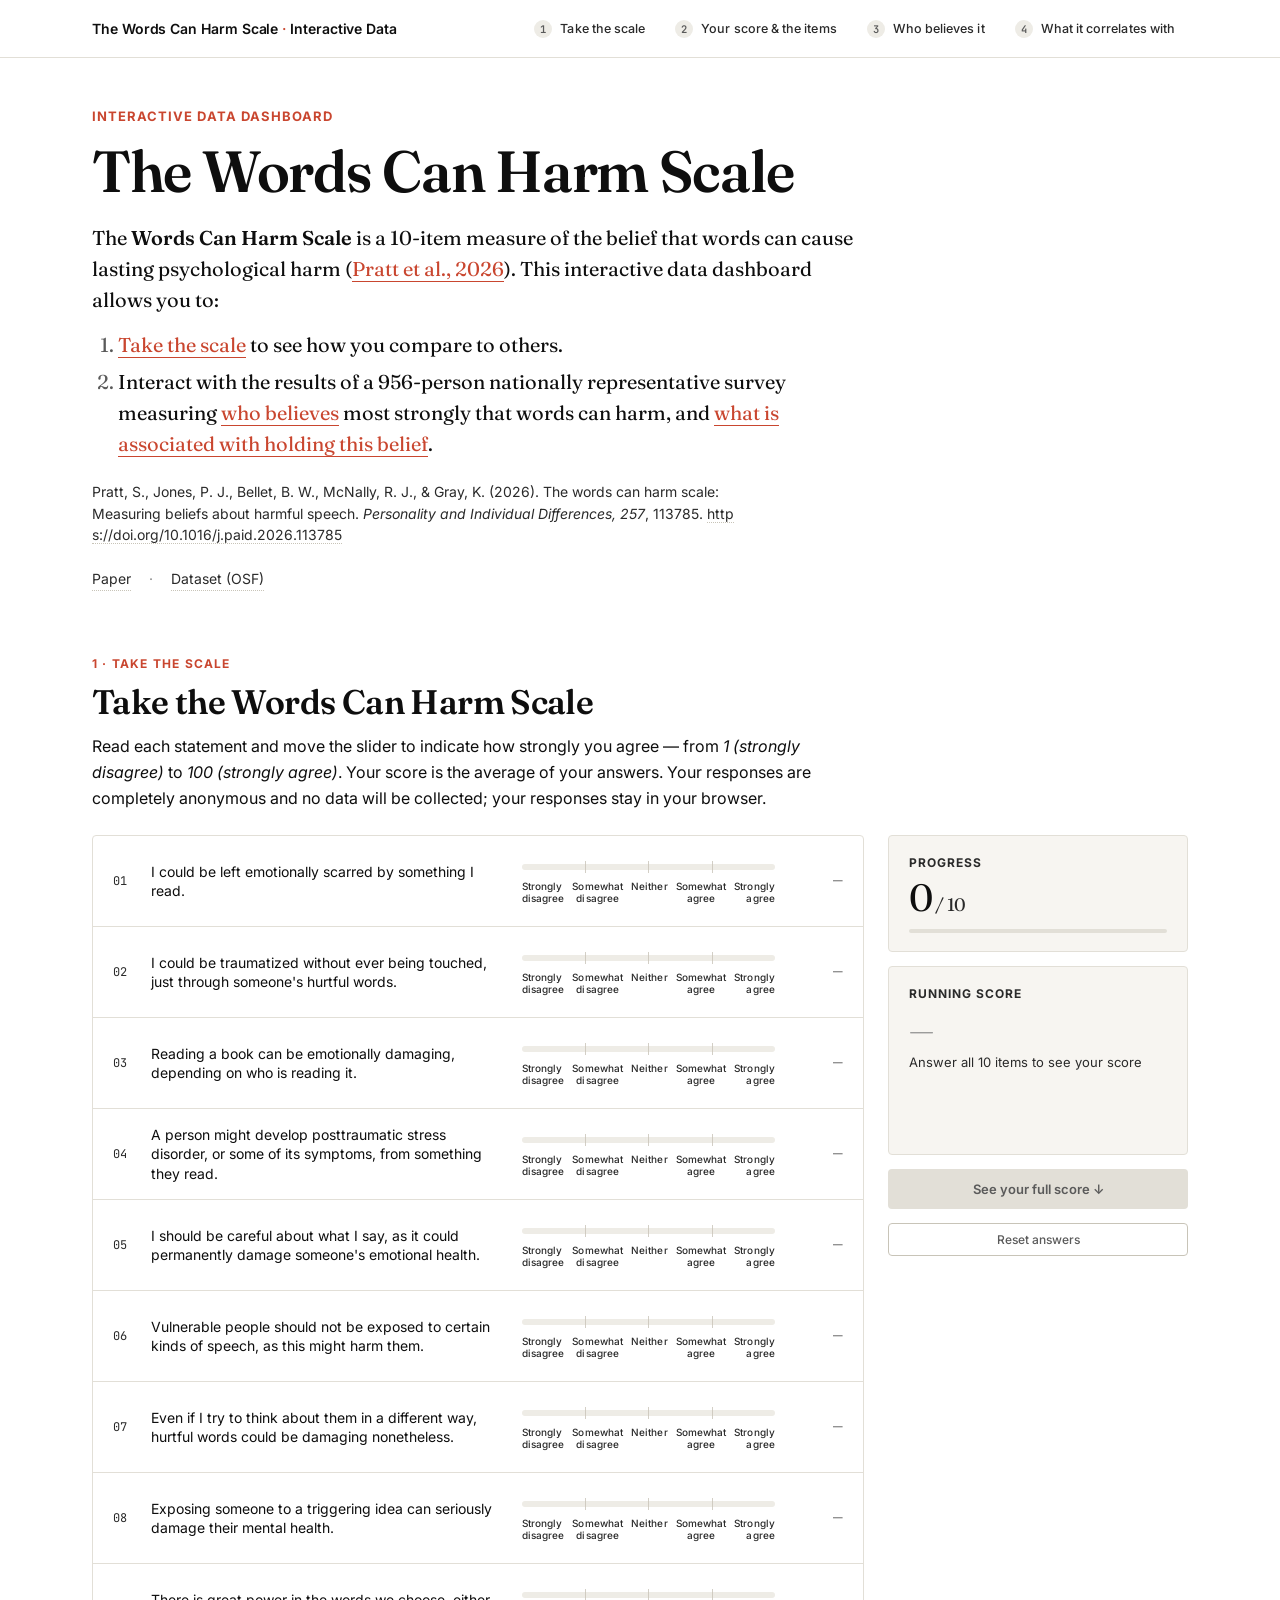
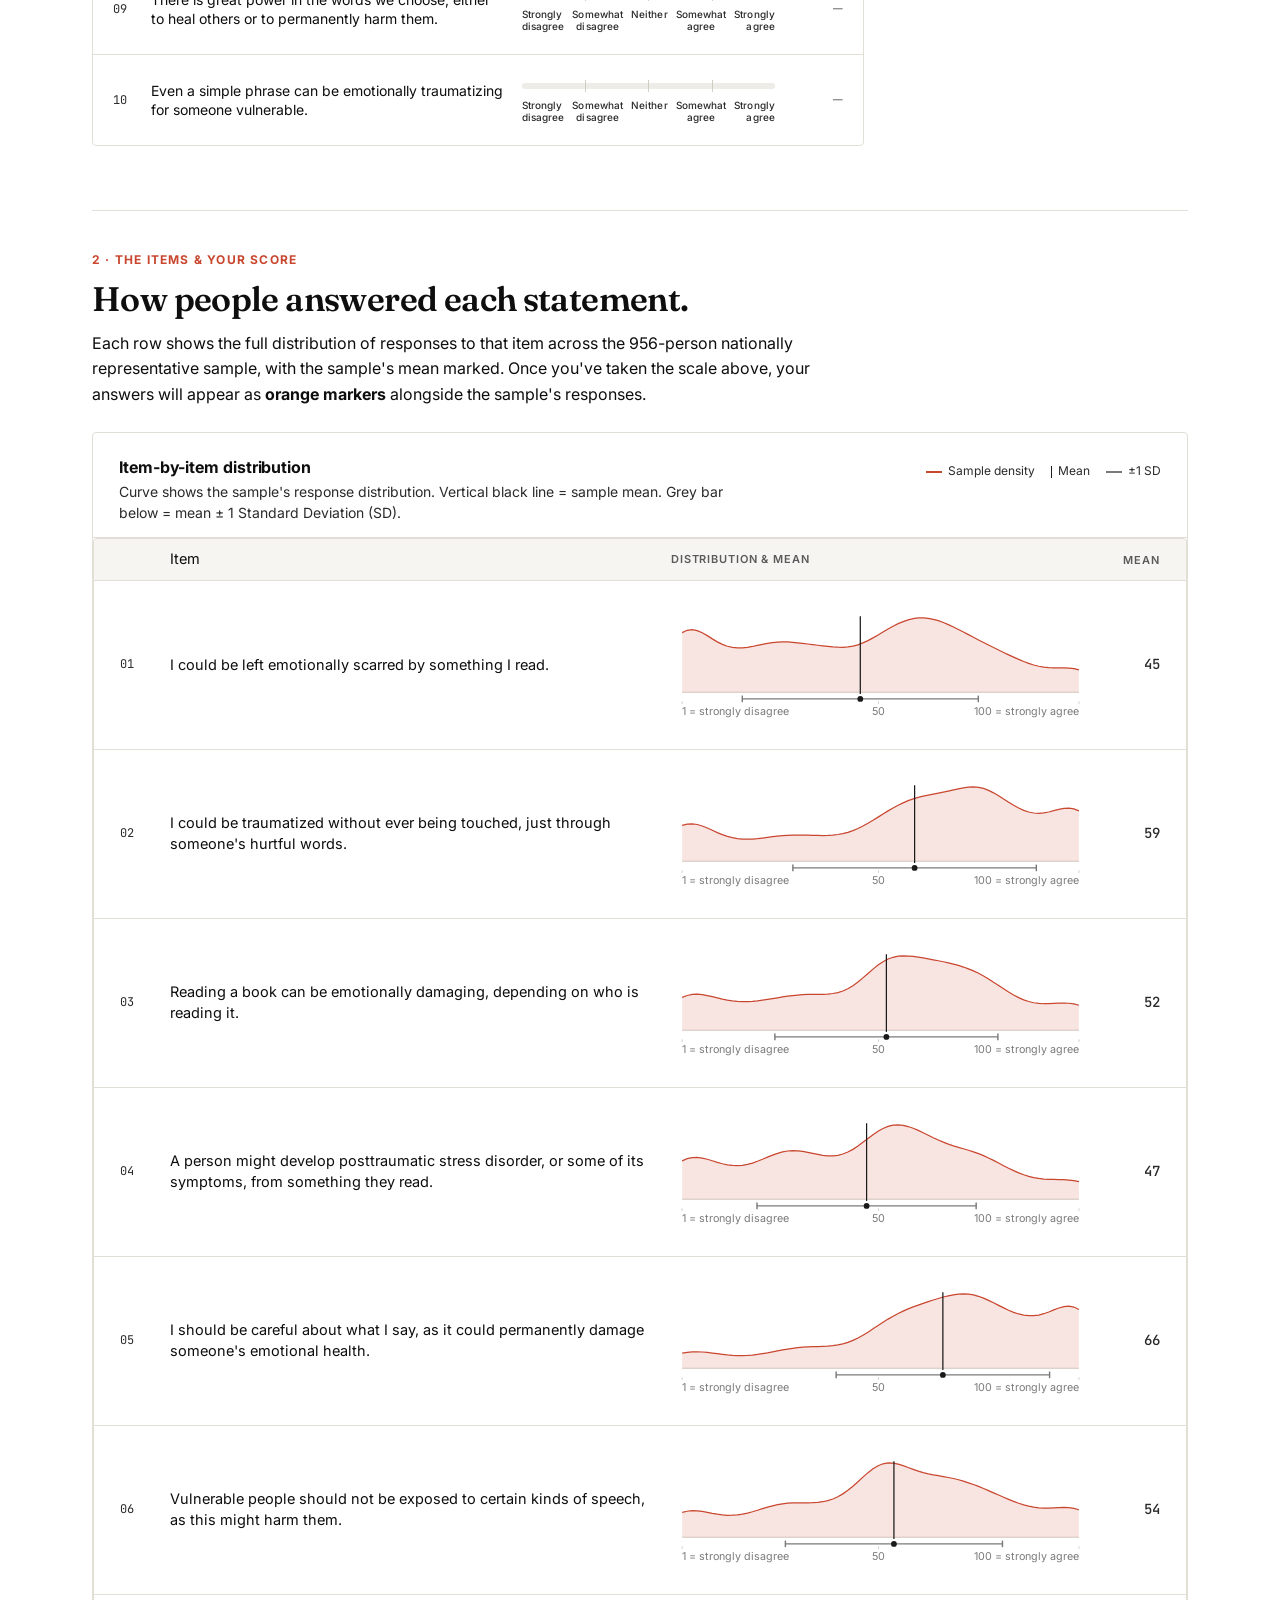
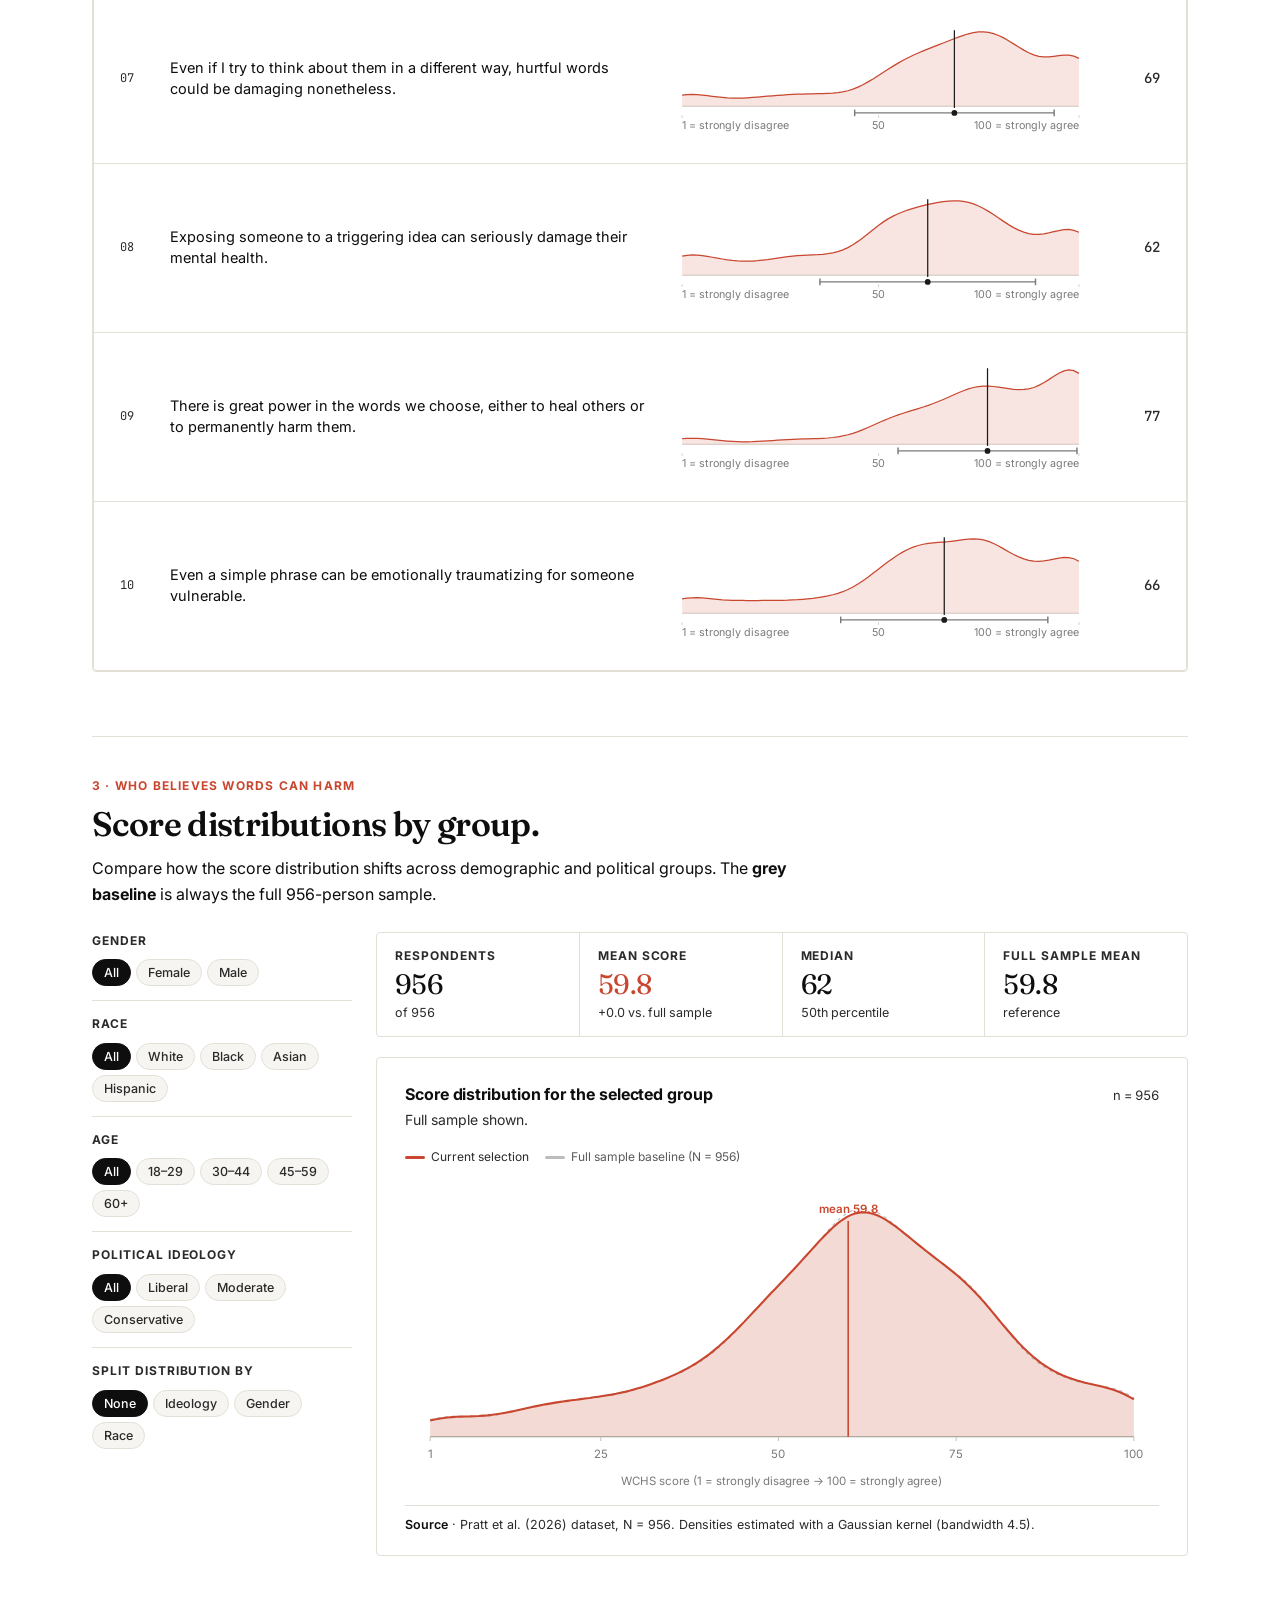
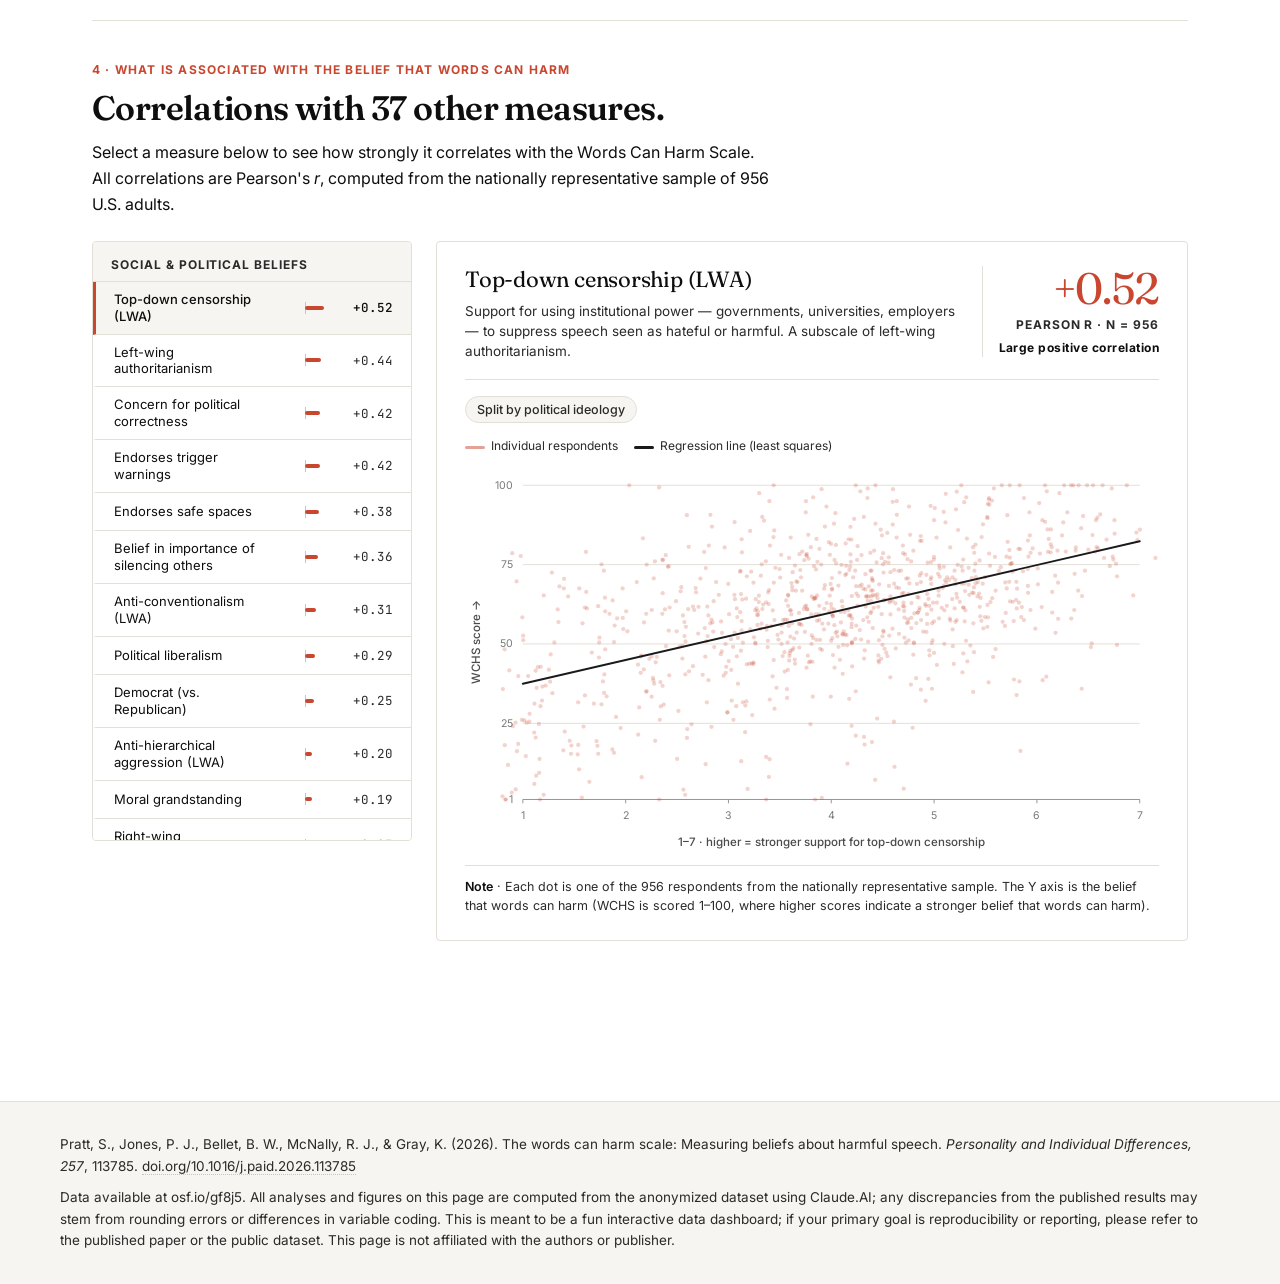
==== index.html @ 24d290af "Add files via upload" ====
<!doctype html>
<html lang="en">
<head>
  <meta charset="utf-8">
  <meta name="viewport" content="width=device-width, initial-scale=1">
  <title>The Words Can Harm Scale — an interactive data visualization</title>
  <link rel="preconnect" href="https://fonts.googleapis.com">
  <link rel="preconnect" href="https://fonts.gstatic.com" crossorigin>
  <link href="https://fonts.googleapis.com/css2?family=Fraunces:opsz,wght@9..144,300..500&family=Inter:wght@400;500;600;700&family=JetBrains+Mono:wght@400;500&display=swap" rel="stylesheet">
  <link rel="stylesheet" href="styles.css?v=24">
  <link rel="stylesheet" href="scale.css?v=24">
  <link rel="stylesheet" href="sections.css?v=25">
</head>
<body>

<!-- ———————————————————————————————————————————————————— top nav -->
<header class="topbar">
  <div class="topbar-inner">
    <div class="topbar-brand">The Words Can Harm Scale <em>·</em> Interactive Data</div>
    <nav class="topbar-nav" id="topnav">
      <a href="#take"><span class="tn-num">1</span><span class="tn-label">Take the scale</span></a>
      <a href="#your-score"><span class="tn-num">2</span><span class="tn-label">Your score &amp; the items</span></a>
      <a href="#who"><span class="tn-num">3</span><span class="tn-label">Who believes it</span></a>
      <a href="#correlates"><span class="tn-num">4</span><span class="tn-label">What it correlates with</span></a>
    </nav>
  </div>
</header>

<!-- ———————————————————————————————————————————————————— page body -->
<main class="page">

  <!-- HEADER -->
  <header class="page-header">
    <div class="page-kicker">Interactive data dashboard</div>
    <h1 class="page-title">The Words Can Harm Scale</h1>
    <p class="page-deck">The <strong>Words Can Harm Scale</strong> is a 10-item measure of the belief that words can cause lasting psychological harm (<a href="https://doi.org/10.1016/j.paid.2026.113785" target="_blank" rel="noopener">Pratt et al., 2026</a>). This interactive data dashboard allows you to:</p>
    <ol class="page-deck-list">
      <li><a href="#take">Take the scale</a> to see how you compare to others.</li>
      <li>Interact with the results of a 956-person nationally representative survey measuring <a href="#who">who believes</a> most strongly that words can harm, and <a href="#correlates">what is associated with holding this belief</a>.</li>
    </ol>
    <p class="page-cite">
      Pratt, S., Jones, P. J., Bellet, B. W., McNally, R. J., &amp; Gray, K. (2026). The words can harm scale: Measuring beliefs about harmful speech. <em>Personality and Individual Differences, 257</em>, 113785. <a href="https://doi.org/10.1016/j.paid.2026.113785" target="_blank" rel="noopener">https://doi.org/10.1016/j.paid.2026.113785</a>
    </p>
    <div class="byline">
      <a href="https://doi.org/10.1016/j.paid.2026.113785" target="_blank" rel="noopener">Paper</a>
      <span class="sep">·</span>
      <a href="https://osf.io/gf8j5/" target="_blank" rel="noopener">Dataset (OSF)</a>
    </div>

  </header>

  <!-- —————————————————— TAKE THE SCALE -->
  <section class="section" id="take">
    <div class="section-head">
      <div class="section-eyebrow">1 · Take the scale</div>
      <h2 class="section-title">Take the Words Can Harm Scale</h2>
      <p class="section-lede">Read each statement and move the slider to indicate how strongly you agree — from <em>1 (strongly disagree)</em> to <em>100 (strongly agree)</em>. Your score is the average of your answers. Your responses are completely anonymous and no data will be collected; your responses stay in your browser.</p>
    </div>
    <div id="scale-root"></div>
  </section>

  <!-- —————————————————— YOUR SCORE (appears after taking scale) -->
  <div id="your-score">
    <div id="dashboard-root" class="score-section"></div>
  </div>

  <!-- —————————————————— ITEMS -->
  <section class="section" id="items">
    <div class="section-head">
      <div class="section-eyebrow">2 · The items &amp; your score</div>
      <h2 class="section-title">How people answered each statement.</h2>
      <p class="section-lede">Each row shows the full distribution of responses to that item across the 956-person nationally representative sample, with the sample's mean marked. Once you've taken the scale above, your answers will appear as <strong>orange markers</strong> alongside the sample's responses.</p>
    </div>
    <div id="items-root"></div>
  </section>

  <!-- —————————————————— DEMOGRAPHICS -->
  <section class="section" id="who">
    <div class="section-head">
      <div class="section-eyebrow">3 · Who believes words can harm</div>
      <h2 class="section-title">Score distributions by group.</h2>
      <p class="section-lede">Compare how the score distribution shifts across demographic and political groups. The <strong>grey baseline</strong> is always the full 956-person sample.</p>
    </div>
    <div id="demo-root"></div>
  </section>

  <!-- —————————————————— CORRELATES -->
  <section class="section" id="correlates">
    <div class="section-head">
      <div class="section-eyebrow">4 · WHAT IS ASSOCIATED WITH THE BELIEF THAT WORDS CAN HARM</div>
      <h2 class="section-title">Correlations with 37 other measures.</h2>
      <p class="section-lede">Select a measure below to see how strongly it correlates with the Words Can Harm Scale. All correlations are Pearson's <em>r</em>, computed from the nationally representative sample of 956 U.S. adults.</p>
    </div>
    <div id="corr-root"></div>
  </section>

</main>

<footer class="site-footer">
  <div class="site-footer-inner">
    <div class="cite">
      Pratt, S., Jones, P. J., Bellet, B. W., McNally, R. J., &amp; Gray, K. (2026). The words can harm scale: Measuring beliefs about harmful speech. <em>Personality and Individual Differences, 257</em>, 113785. <a href="https://doi.org/10.1016/j.paid.2026.113785" target="_blank" rel="noopener">doi.org/10.1016/j.paid.2026.113785</a>
    </div>
    <div>Data available at osf.io/gf8j5. All analyses and figures on this page are computed from the anonymized dataset using Claude.AI; any discrepancies from the published results may stem from rounding errors or differences in variable coding. This is meant to be a fun interactive data dashboard; if your primary goal is reproducibility or reporting, please refer to the published paper or the public dataset. This page is not affiliated with the authors or publisher.</div>
  </div>
</footer>

<script src="content.js?v=24"></script>
<script src="charts.js?v=24"></script>
<script>
  fetch('data.json?v=24').then(r => r.json()).then(d => {
    window.WCHS_DATA = d;
    // Inject demographic dummy variables into per-person `c` block so the
    // existing scatter plot machinery can treat them like any other correlate.
    //   Gender: 1 = Female, 0 = Male  (other / non-binary excluded → null)
    //   Race:   1 = White,  0 = Non-White
    for (const p of d.people) {
      p.c = p.c || {};
      p.c.Gender = (p.g === 0 || p.g === 1) ? p.g : null;
      p.c.Race   = (p.rw === 0 || p.rw === 1) ? p.rw : null;
    }
    const scripts = ['scale.js', 'dashboard.js', 'items.js', 'demographics.js', 'correlates.js'];
    (function load(i) {
      if (i >= scripts.length) return bootTopNav();
      const s = document.createElement('script');
      s.src = scripts[i] + '?v=24';
      s.onload = () => load(i + 1);
      s.onerror = () => load(i + 1);
      document.body.appendChild(s);
    })(0);
  });

  function bootTopNav() {
    const links = document.querySelectorAll('.topbar-nav a');
    const sections = [...links].map(a => document.querySelector(a.getAttribute('href')));
    const setActive = () => {
      const y = window.scrollY + window.innerHeight * 0.35;
      let idx = -1;
      sections.forEach((s, i) => { if (s && s.offsetTop <= y) idx = i; });
      links.forEach((l, i) => l.classList.toggle('active', i === idx));
    };
    window.addEventListener('scroll', setActive, { passive: true });
    setActive();
  }
</script>

</body>
</html>
---- styles.css ----
/* ————————————————————————————————————————————————————————————
   Words Can Harm Scale — interactive data visualization
   Light, clean, editorial (OurWorldInData / Pew Research Center aesthetic)
   ———————————————————————————————————————————————————————————— */

:root {
  --bg:      #FFFFFF;
  --bg-1:    #F7F5F1;   /* warm cream card */
  --bg-2:    #EEECE6;
  --bg-3:    #E2DFD7;

  --line:    #E2DFD7;
  --line-2:  #C8C4B8;
  --line-3:  #9A968A;

  --ink:     #0E0E0E;
  --ink-dim: #2A2A2A;
  --muted:   #5A5A5A;
  --muted-2: #8A8A8A;

  --accent:       #C9462F;
  --accent-soft:  rgba(201, 70, 47, 0.14);
  --accent-dim:   #A13620;
  --accent-2:     #1F6E8C;

  --liberal:      #3B75B0;
  --conservative: #C54C4C;
  --moderate:     #8F8F8F;

  --serif: "Fraunces", "Source Serif 4", "Iowan Old Style", Georgia, serif;
  --sans:  "Inter", -apple-system, BlinkMacSystemFont, system-ui, sans-serif;
  --mono:  "JetBrains Mono", "IBM Plex Mono", ui-monospace, monospace;
}

* { box-sizing: border-box; margin: 0; padding: 0; }

html, body {
  background: var(--bg);
  color: var(--ink);
  font-family: var(--sans);
  font-size: 15px;
  line-height: 1.55;
  -webkit-font-smoothing: antialiased;
  text-rendering: optimizeLegibility;
}

body { min-height: 100vh; }

/* —————————————————— top nav bar */
.section,
#your-score {
  scroll-margin-top: 80px;
}
.topbar {
  position: sticky;
  top: 0;
  z-index: 20;
  background: rgba(255, 255, 255, 0.95);
  backdrop-filter: saturate(180%) blur(8px);
  -webkit-backdrop-filter: saturate(180%) blur(8px);
  border-bottom: 1px solid var(--line);
}
.topbar-inner {
  max-width: 1160px;
  margin: 0 auto;
  padding: 12px 32px;
  display: flex;
  align-items: center;
  justify-content: space-between;
  gap: 32px;
}
.topbar-brand {
  font-family: var(--sans);
  font-size: 14px;
  font-weight: 600;
  color: var(--ink);
  letter-spacing: -0.005em;
}
.topbar-brand em { color: var(--accent); font-style: normal; }
.topbar-nav {
  display: flex;
  gap: 4px;
}
.topbar-nav a {
  display: inline-flex;
  align-items: center;
  gap: 8px;
  color: var(--ink-dim);
  text-decoration: none;
  font-family: var(--sans);
  font-size: 12.5px;
  font-weight: 500;
  letter-spacing: 0.005em;
  padding: 6px 12px;
  border-radius: 999px;
  border: 1px solid transparent;
  transition: color 120ms ease, background-color 120ms ease, border-color 120ms ease;
}
.topbar-nav a .tn-num {
  display: inline-flex;
  align-items: center;
  justify-content: center;
  width: 18px;
  height: 18px;
  border-radius: 999px;
  background: var(--bg-2, rgba(0,0,0,0.04));
  color: var(--muted);
  font-family: var(--mono, ui-monospace, monospace);
  font-size: 10.5px;
  font-weight: 600;
  letter-spacing: 0;
  transition: background-color 120ms ease, color 120ms ease;
}
.topbar-nav a .tn-label { white-space: nowrap; }
.topbar-nav a:hover { color: var(--ink); background-color: rgba(0,0,0,0.025); }
.topbar-nav a.active {
  color: var(--accent);
  background: rgba(122, 31, 43, 0.06);
  border-color: rgba(122, 31, 43, 0.18);
}
.topbar-nav a.active .tn-num {
  background: var(--accent);
  color: #fff;
}
@media (max-width: 980px) { .topbar-nav a .tn-label { display: none; } }
@media (max-width: 620px) { .topbar-nav { display: none; } }

/* —————————————————— page container */
.page {
  max-width: 1160px;
  margin: 0 auto;
  padding: 48px 32px 80px;
}
@media (max-width: 760px) { .page { padding: 32px 20px 60px; } }

/* —————————————————— header */
.page-header {
  margin-bottom: 56px;
  max-width: 780px;
}
.page-kicker {
  font-family: var(--sans);
  font-size: 13px;
  font-weight: 700;
  letter-spacing: 0.08em;
  text-transform: uppercase;
  color: var(--accent);
  margin-bottom: 14px;
}
.page-title {
  font-family: var(--serif);
  font-weight: 600;
  font-size: clamp(38px, 5.2vw, 58px);
  line-height: 1.06;
  letter-spacing: -0.022em;
  color: var(--ink);
  margin-bottom: 20px;
  text-wrap: pretty;
}
.page-deck {
  font-family: var(--serif);
  font-size: 20px;
  line-height: 1.55;
  color: var(--ink);
  max-width: 64ch;
  text-wrap: pretty;
}
.page-deck strong { color: var(--ink); font-weight: 600; }
.page-deck a { color: var(--accent); text-decoration: none; border-bottom: 1px solid currentColor; }
.page-deck a:hover { color: var(--accent-dim); }

.page-deck-list {
  font-family: var(--serif);
  font-size: 20px;
  line-height: 1.55;
  color: var(--ink);
  max-width: 64ch;
  text-wrap: pretty;
  margin: 14px 0 0;
  padding-left: 26px;
}
.page-deck-list li { margin-top: 6px; }
.page-deck-list li::marker { color: var(--muted); font-variant-numeric: tabular-nums; }
.page-deck-list a { color: var(--accent); text-decoration: none; border-bottom: 1px solid currentColor; }
.page-deck-list a:hover { color: var(--accent-dim); }

.page-cite {
  margin-top: 22px;
  font-size: 14px;
  line-height: 1.55;
  color: var(--ink-dim);
  max-width: 72ch;
  text-wrap: pretty;
}
.page-cite a { color: var(--ink-dim); text-decoration: none; border-bottom: 1px dotted var(--line-2); word-break: break-all; }
.page-cite a:hover { color: var(--accent); border-bottom-color: var(--accent); }
.page-cite em { color: var(--ink-dim); }

.byline {
  margin-top: 22px;
  font-size: 14px;
  color: var(--ink-dim);
  display: flex;
  gap: 18px;
  flex-wrap: wrap;
}
.byline a { color: var(--ink-dim); text-decoration: none; border-bottom: 1px dotted var(--line-2); }
.byline a:hover { color: var(--accent); border-bottom-color: var(--accent); }
.byline .sep { color: var(--muted-2); }

/* —————————————————— view chooser (cross-links to longform/wrapped) */
.view-chooser {
  margin-top: 28px;
  padding-top: 22px;
  border-top: 1px solid var(--line-2);
  display: flex;
  align-items: center;
  gap: 28px;
  flex-wrap: wrap;
}
.view-chooser .vc-label {
  font-size: 11px;
  letter-spacing: 0.16em;
  text-transform: uppercase;
  font-weight: 700;
  color: var(--muted-2);
  margin-right: 4px;
}
.view-chooser .vc-link {
  display: inline-flex;
  align-items: baseline;
  gap: 8px;
  text-decoration: none;
  color: var(--ink);
  font-size: 14px;
  border: none;
}
.view-chooser .vc-num {
  color: var(--accent);
  font-weight: 700;
}
.view-chooser .vc-name {
  font-weight: 600;
  border-bottom: 1px solid var(--line-2);
  padding-bottom: 2px;
}
.view-chooser .vc-link:hover .vc-name {
  border-bottom-color: var(--accent);
  color: var(--accent);
}
.view-chooser .vc-desc {
  color: var(--muted-1);
  font-style: italic;
  font-size: 13px;
}

/* —————————————————— sections */
.section {
  margin-top: 64px;
  padding-top: 40px;
  border-top: 1px solid var(--line);
}
.section:first-of-type { border-top: none; padding-top: 0; }

.section-head {
  margin-bottom: 24px;
}
.section-eyebrow {
  font-family: var(--sans);
  font-size: 12px;
  font-weight: 700;
  letter-spacing: 0.1em;
  text-transform: uppercase;
  color: var(--accent);
  margin-bottom: 10px;
}
.section-title {
  font-family: var(--serif);
  font-weight: 600;
  font-size: clamp(26px, 3vw, 34px);
  line-height: 1.15;
  letter-spacing: -0.018em;
  color: var(--ink);
  margin-bottom: 12px;
  text-wrap: pretty;
}
.section-lede {
  font-size: 16px;
  line-height: 1.6;
  color: var(--ink);
  max-width: 72ch;
  text-wrap: pretty;
}

/* —————————————————— chart chrome (shared card look) */
.chart-card {
  background: var(--bg);
  border: 1px solid var(--line);
  border-radius: 4px;
  padding: 24px 28px 20px;
}
.chart-header {
  display: flex;
  justify-content: space-between;
  align-items: baseline;
  gap: 16px;
  margin-bottom: 4px;
  flex-wrap: wrap;
}
.chart-title {
  font-family: var(--sans);
  font-size: 16px;
  font-weight: 700;
  color: var(--ink);
  letter-spacing: -0.005em;
}
.chart-subtitle {
  font-family: var(--sans);
  font-size: 14px;
  color: var(--ink-dim);
  margin-top: 2px;
  line-height: 1.5;
  max-width: 68ch;
}
.chart-n {
  font-family: var(--sans);
  font-size: 13px;
  color: var(--ink-dim);
  font-variant-numeric: tabular-nums;
  white-space: nowrap;
}
.chart-body { margin-top: 18px; }
.chart-source {
  margin-top: 14px;
  padding-top: 10px;
  border-top: 1px solid var(--line);
  font-size: 12.5px;
  color: var(--ink-dim);
  line-height: 1.5;
}
.chart-source strong { color: var(--ink); font-weight: 600; }

/* —————————————————— toggles / chips (Pew-style pill group) */
.toggle-group {
  display: inline-flex;
  background: var(--bg-1);
  border: 1px solid var(--line);
  border-radius: 999px;
  padding: 3px;
  gap: 2px;
}
.toggle-group .toggle {
  background: transparent;
  border: none;
  color: var(--ink-dim);
  padding: 6px 14px;
  font-family: var(--sans);
  font-size: 12.5px;
  font-weight: 500;
  cursor: pointer;
  border-radius: 999px;
  transition: all 120ms ease;
  white-space: nowrap;
}
.toggle-group .toggle:hover { color: var(--ink); }
.toggle-group .toggle.active {
  background: var(--ink);
  color: #FFF;
}

.chip {
  display: inline-flex;
  align-items: center;
  padding: 5px 11px;
  background: var(--bg-1);
  border: 1px solid var(--line);
  color: var(--ink-dim);
  font-family: var(--sans);
  font-size: 12.5px;
  font-weight: 500;
  cursor: pointer;
  border-radius: 999px;
  transition: all 120ms ease;
}
.chip:hover { border-color: var(--line-2); color: var(--ink); background: var(--bg); }
.chip.active {
  background: var(--ink);
  border-color: var(--ink);
  color: #FFF;
}

/* inline text styles */
.mono { font-family: var(--mono); font-variant-numeric: tabular-nums; }
.num-big {
  font-family: var(--serif);
  font-weight: 400;
  letter-spacing: -0.02em;
  font-variant-numeric: tabular-nums;
}

/* —————————————————— footer */
.site-footer {
  margin-top: 80px;
  padding: 32px;
  background: var(--bg-1);
  border-top: 1px solid var(--line);
}
.site-footer-inner {
  max-width: 1160px;
  margin: 0 auto;
  font-size: 13.5px;
  color: var(--ink-dim);
  line-height: 1.6;
}
.site-footer-inner a { color: var(--ink-dim); text-decoration: none; border-bottom: 1px dotted var(--line-2); }
.site-footer-inner a:hover { color: var(--accent); }
.site-footer-inner .cite {
  margin-bottom: 10px;
  color: var(--ink-dim);
}

/* —————————————————— SVG text defaults */
svg text { font-family: var(--sans); }
---- scale.css ----
/* ————————————————————————————————————————————————————————————
   Take-the-scale — light theme, compact
   ———————————————————————————————————————————————————————————— */

.scale-app {
  display: grid;
  grid-template-columns: 1fr 300px;
  gap: 24px;
  align-items: start;
}
@media (max-width: 1000px) {
  .scale-app { grid-template-columns: 1fr; }
}

/* Left: item list */
.scale-items {
  background: var(--bg);
  border: 1px solid var(--line);
  border-radius: 4px;
  overflow: hidden;
}
.scale-item-compact {
  display: grid;
  grid-template-columns: 22px 1.4fr 1fr 52px;
  gap: 16px;
  align-items: center;
  padding: 14px 20px;
  border-bottom: 1px solid var(--line);
  transition: background 120ms ease;
}
.scale-item-compact:last-child { border-bottom: none; }
.scale-item-compact:hover { background: var(--bg-1); }
.scale-item-compact.answered { background: var(--bg-1); }

.scale-item-compact .num {
  font-family: var(--mono);
  font-size: 12px;
  color: var(--ink-dim);
}
.scale-item-compact.answered .num { color: var(--accent); }

.scale-item-compact .text {
  font-family: var(--sans);
  font-size: 14px;
  line-height: 1.4;
  color: var(--ink);
  font-weight: 400;
}

.scale-item-compact .slider-col {
  position: relative;
  cursor: pointer;
  user-select: none;
  padding: 14px 0 8px;
}
.scale-item-compact .track {
  position: relative;
  height: 6px;
  background: var(--bg-2);
  border-radius: 3px;
}
.scale-item-compact .track .fill {
  position: absolute;
  top: 0; left: 0; bottom: 0;
  background: var(--accent);
  width: 0;
  transition: width 80ms ease-out;
  border-radius: 3px;
}
.scale-item-compact .track .tick {
  position: absolute;
  top: -3px; bottom: -3px;
  width: 1px;
  background: var(--line-2);
  opacity: 0.8;
}
.scale-item-compact .handle {
  position: absolute;
  top: 50%;
  width: 14px; height: 14px;
  border-radius: 50%;
  background: #FFFFFF;
  border: 2px solid var(--accent);
  transform: translate(-50%, -50%);
  box-shadow: 0 1px 3px rgba(0,0,0,0.1);
  display: none;
  pointer-events: none;
}
.scale-item-compact.answered .handle { display: block; }

.scale-item-compact .anchors {
  display: flex;
  justify-content: space-between;
  gap: 4px;
  margin-top: 10px;
  font-family: var(--sans);
  font-size: 10px;
  line-height: 1.2;
  color: var(--ink-dim);
  font-weight: 500;
  letter-spacing: 0.01em;
}
.scale-item-compact .anchors > span {
  flex: 0 1 auto;
  text-align: center;
  white-space: nowrap;
}
.scale-item-compact .anchors > span:first-child { text-align: left; }
.scale-item-compact .anchors > span:last-child  { text-align: right; }

.scale-item-compact .value {
  font-family: var(--mono);
  font-size: 16px;
  color: var(--muted-2);
  text-align: right;
  font-variant-numeric: tabular-nums;
}
.scale-item-compact.answered .value {
  color: var(--accent);
  font-weight: 500;
}

/* Right panel */
.scale-panel {
  display: flex;
  flex-direction: column;
  gap: 14px;
  position: sticky;
  top: 72px;
  align-self: start;
}

.panel-card {
  background: var(--bg-1);
  border: 1px solid var(--line);
  border-radius: 4px;
  padding: 18px 20px;
}
.panel-card .p-label {
  font-family: var(--sans);
  font-size: 12px;
  font-weight: 700;
  letter-spacing: 0.08em;
  color: var(--ink-dim);
  text-transform: uppercase;
  margin-bottom: 6px;
}

.progress-card .prog-count {
  font-family: var(--serif);
  font-size: 38px;
  font-weight: 400;
  letter-spacing: -0.02em;
  color: var(--ink);
  line-height: 1;
  font-variant-numeric: tabular-nums;
}
.progress-card .prog-count .of {
  font-size: 18px;
  color: var(--ink-dim);
}
.progress-card .prog-bar {
  height: 4px;
  background: var(--bg-3);
  border-radius: 2px;
  margin-top: 12px;
  overflow: hidden;
}
.progress-card .prog-bar-fill {
  height: 100%;
  background: var(--accent);
  transition: width 300ms ease;
}

.running-score-card .rs-value {
  font-family: var(--serif);
  font-size: 38px;
  font-weight: 400;
  color: var(--accent);
  line-height: 1;
  letter-spacing: -0.02em;
  font-variant-numeric: tabular-nums;
}
.running-score-card .rs-locked {
  color: var(--muted-2);
  font-family: var(--serif);
  font-size: 32px;
  font-weight: 300;
}
.running-score-card .rs-pctl {
  font-size: 13px;
  color: var(--ink-dim);
  margin-top: 6px;
  line-height: 1.45;
}
.running-score-card .rs-pctl strong { color: var(--accent); font-weight: 600; }
.running-score-card .rs-dist {
  margin-top: 12px;
  height: 52px;
}

.cta-btn {
  background: var(--accent);
  border: none;
  color: #FFF;
  padding: 12px 14px;
  font-family: var(--sans);
  font-size: 13px;
  font-weight: 600;
  cursor: pointer;
  border-radius: 4px;
  transition: all 140ms ease;
  width: 100%;
}
.cta-btn:hover:not(:disabled) { background: var(--accent-dim); }
.cta-btn:disabled {
  background: var(--bg-3);
  color: var(--muted);
  cursor: not-allowed;
}

.reset-btn {
  background: transparent;
  border: 1px solid var(--line-2);
  color: var(--muted);
  padding: 8px 12px;
  font-family: var(--sans);
  font-size: 12px;
  font-weight: 500;
  cursor: pointer;
  border-radius: 4px;
  transition: all 120ms ease;
  width: 100%;
}
.reset-btn:hover { color: var(--accent); border-color: var(--accent); }

.anchor-key {
  display: grid;
  grid-template-columns: 1fr auto;
  gap: 4px 12px;
  font-family: var(--sans);
  font-size: 12px;
  color: var(--ink-dim);
}
.anchor-key .v {
  color: var(--accent);
  font-family: var(--mono);
  font-weight: 500;
}
---- sections.css ----
/* ————————————————————————————————————————————————————————————
   Section-specific styles (light theme)
   ———————————————————————————————————————————————————————————— */

/* ————————————————————————— YOUR SCORE */
.dash-empty {
  padding: 48px 32px;
  text-align: center;
  border: 1px dashed var(--line-2);
  border-radius: 4px;
  background: var(--bg-1);
}
.dash-empty h3 {
  font-family: var(--serif);
  font-weight: 400;
  font-size: 20px;
  color: var(--ink);
  margin-bottom: 6px;
  letter-spacing: -0.01em;
}
.dash-empty p { color: var(--ink-dim); max-width: 56ch; margin: 0 auto; font-size: 14px; }

#dashboard-root.score-section {
  margin-top: 40px;
  padding-top: 32px;
  border-top: 1px solid var(--line);
}
#dashboard-root.score-section:empty {
  margin-top: 0;
  padding-top: 0;
  border-top: none;
}

.dash-grid {
  display: grid;
  grid-template-columns: 1fr 1.4fr;
  gap: 20px;
  margin-bottom: 20px;
}
@media (max-width: 900px) { .dash-grid { grid-template-columns: 1fr; } }

.score-hero {
  background: var(--bg-1);
  border: 1px solid var(--line);
  border-radius: 4px;
  padding: 24px 28px;
}
.score-hero .label {
  font-family: var(--sans);
  font-size: 12px;
  font-weight: 700;
  letter-spacing: 0.1em;
  color: var(--ink-dim);
  text-transform: uppercase;
}
.score-hero .score {
  font-family: var(--serif);
  font-weight: 300;
  font-size: 88px;
  line-height: 1;
  letter-spacing: -0.035em;
  color: var(--accent);
  margin: 10px 0 6px;
  font-variant-numeric: tabular-nums;
}
.score-hero .score .unit { font-size: 22px; color: var(--ink-dim); font-weight: 400; }
.score-hero .percentile {
  font-family: var(--sans);
  font-size: 15px;
  color: var(--ink);
  line-height: 1.5;
  max-width: 36ch;
}
.score-hero .percentile strong { color: var(--accent); font-weight: 600; }
.score-hero .interp {
  font-size: 14px;
  color: var(--ink-dim);
  line-height: 1.55;
  margin-top: 12px;
  max-width: 44ch;
}

.item-breakdown {
  background: var(--bg);
  border: 1px solid var(--line);
  border-radius: 4px;
  padding: 22px 26px;
}
.ib-head {
  display: flex;
  justify-content: space-between;
  align-items: baseline;
  padding-bottom: 12px;
  border-bottom: 1px solid var(--line);
  margin-bottom: 8px;
}
.ib-head h3 {
  font-family: var(--sans);
  font-weight: 600;
  font-size: 14px;
  color: var(--ink);
}
.ib-legend {
  display: flex;
  gap: 16px;
  font-size: 12px;
  color: var(--ink-dim);
}
.ib-legend .dot {
  display: inline-block;
  width: 9px; height: 9px;
  border-radius: 50%;
  margin-right: 6px;
  vertical-align: baseline;
}
.ib-row {
  display: grid;
  grid-template-columns: 22px 1fr 160px 38px;
  gap: 14px;
  align-items: center;
  padding: 8px 0;
  border-bottom: 1px solid var(--line);
  font-size: 13px;
}
.ib-row:last-child { border-bottom: none; }
.ib-row .n { font-family: var(--mono); font-size: 12px; color: var(--ink-dim); }
.ib-row .t { color: var(--ink); line-height: 1.35; font-size: 14px; }
.ib-row .v {
  font-family: var(--mono);
  color: var(--accent);
  font-size: 14px;
  text-align: right;
  font-weight: 500;
  font-variant-numeric: tabular-nums;
}

/* ————————————————————————— ITEMS */
.items-layout {
  display: flex;
  flex-direction: column;
  gap: 1px;
  background: var(--line);
  border: 1px solid var(--line);
  border-radius: 4px;
  overflow: hidden;
}
.item-bar-row {
  display: grid;
  grid-template-columns: 28px minmax(360px, 1.6fr) minmax(380px, 1.4fr) 48px;
  gap: 22px;
  padding: 22px 26px;
  background: var(--bg);
  align-items: center;
  transition: background 120ms ease;
}
.item-bar-row.has-user {
  grid-template-columns: 28px minmax(360px, 1.6fr) minmax(380px, 1.4fr) 48px 48px;
  gap: 12px 22px;
}
.item-bar-row.has-user .stats,
.item-bar-row.has-user .you { gap: 0; }
.item-bar-row.has-user .stats { padding-right: 0; }
.item-bar-row.has-user .you { padding-left: 0; }
.item-bar-row.item-bar-header {
  background: var(--bg-1);
  padding-top: 10px;
  padding-bottom: 10px;
}
.item-bar-row.item-bar-header:hover { background: var(--bg-1); }
.item-bar-row.item-bar-header .stats { display: block; }
.item-bar-row:hover { background: var(--bg-1); }
.item-bar-row .n { font-family: var(--mono); font-size: 12px; color: var(--ink-dim); }
.item-bar-row .t { font-size: 14.5px; line-height: 1.4; color: var(--ink); }
.item-bar-row .bar-cell { position: relative; height: 124px; }
.item-bar-row .bar-cell svg { overflow: visible; }
.item-bar-row .stats {
  text-align: right;
  font-family: var(--mono);
  font-size: 14px;
  color: var(--ink-dim);
  font-weight: 500;
  font-variant-numeric: tabular-nums;
  display: flex;
  flex-direction: column;
  align-items: flex-end;
  gap: 1px;
  line-height: 1.1;
}
.item-bar-row .stats .sd {
  font-size: 12px;
  color: var(--ink-dim);
  font-weight: 400;
}
.item-bar-row .you {
  text-align: right;
  font-family: var(--mono);
  font-size: 15px;
  color: var(--accent);
  font-weight: 600;
  font-variant-numeric: tabular-nums;
}
.item-bar-row .you.placeholder { color: var(--line-2); font-weight: 400; }
.items-layout.has-user .item-bar-row .stats { font-size: 13px; }

/* ————————————————————————— DEMOGRAPHICS */
.demo-app {
  display: grid;
  grid-template-columns: 260px 1fr;
  gap: 24px;
}
@media (max-width: 960px) { .demo-app { grid-template-columns: 1fr; } }

.demo-filters {
  align-self: start;
  position: sticky;
  top: 72px;
}
.filter-block {
  padding: 0 0 14px 0;
  margin-bottom: 14px;
  border-bottom: 1px solid var(--line);
}
.filter-block:last-child { border-bottom: none; padding-bottom: 0; margin-bottom: 0; }
.filter-block .fb-label {
  font-family: var(--sans);
  font-size: 12px;
  font-weight: 700;
  letter-spacing: 0.08em;
  color: var(--ink-dim);
  text-transform: uppercase;
  margin-bottom: 9px;
}
.filter-block .fb-chips {
  display: flex;
  flex-wrap: wrap;
  gap: 5px;
}

.demo-chart-wrap svg { width: 100%; height: auto; display: block; }

.demo-stats {
  display: grid;
  grid-template-columns: repeat(4, 1fr);
  gap: 1px;
  background: var(--line);
  border: 1px solid var(--line);
  border-radius: 4px;
  overflow: hidden;
  margin-bottom: 20px;
}
@media (max-width: 700px) { .demo-stats { grid-template-columns: repeat(2, 1fr); } }

.demo-stat {
  padding: 14px 18px;
  background: var(--bg);
}
.demo-stat .ds-label {
  font-family: var(--sans);
  font-size: 12px;
  font-weight: 700;
  letter-spacing: 0.08em;
  color: var(--ink-dim);
  text-transform: uppercase;
  margin-bottom: 4px;
}
.demo-stat .ds-value {
  font-family: var(--serif);
  font-weight: 400;
  font-size: 28px;
  color: var(--ink);
  line-height: 1.1;
  letter-spacing: -0.02em;
  font-variant-numeric: tabular-nums;
}
.demo-stat .ds-value.accent { color: var(--accent); }
.demo-stat .ds-sub {
  font-size: 12.5px;
  color: var(--ink-dim);
  margin-top: 3px;
  font-variant-numeric: tabular-nums;
}
.demo-stat .ds-sub.pos { color: var(--accent); }
.demo-stat .ds-sub.neg { color: var(--accent-2); }

/* ————————————————————————— CORRELATES */
.corr-app {
  display: grid;
  grid-template-columns: 320px 1fr;
  gap: 24px;
}
@media (max-width: 960px) { .corr-app { grid-template-columns: 1fr; } }

.corr-list-wrap {
  background: var(--bg);
  border: 1px solid var(--line);
  border-radius: 4px;
  max-height: 600px;
  overflow-y: auto;
  align-self: start;
}
.corr-list-wrap::-webkit-scrollbar { width: 8px; }
.corr-list-wrap::-webkit-scrollbar-track { background: var(--bg-1); }
.corr-list-wrap::-webkit-scrollbar-thumb { background: var(--line-2); border-radius: 4px; }

.corr-group {
  padding: 14px 18px 6px;
  font-family: var(--sans);
  font-size: 12px;
  font-weight: 700;
  letter-spacing: 0.08em;
  color: var(--ink-dim);
  text-transform: uppercase;
  background: var(--bg-1);
  border-top: 1px solid var(--line);
  border-bottom: 1px solid var(--line);
}
.corr-group:first-child { border-top: none; }

.corr-row {
  display: grid;
  grid-template-columns: 1fr 72px 42px;
  gap: 10px;
  padding: 9px 18px;
  align-items: center;
  cursor: pointer;
  border-left: 3px solid transparent;
  transition: background 100ms ease;
  border-bottom: 1px solid var(--line);
}
.corr-row:last-child { border-bottom: none; }
.corr-row:hover { background: var(--bg-1); }
.corr-row.active { background: var(--bg-1); border-left-color: var(--accent); }
.corr-row .lbl {
  font-size: 13px;
  color: var(--ink);
  line-height: 1.3;
}
.corr-row.active .lbl { font-weight: 500; }
.corr-row .bar {
  position: relative;
  height: 8px;
}
.corr-row .bar .mid {
  position: absolute;
  top: -2px; bottom: -2px;
  left: 50%;
  width: 1px;
  background: var(--line-2);
}
.corr-row .bar .fill {
  position: absolute;
  top: 2px;
  height: 4px;
  border-radius: 2px;
}
.corr-row .r {
  font-family: var(--mono);
  font-size: 12.5px;
  color: var(--ink-dim);
  text-align: right;
  font-variant-numeric: tabular-nums;
}
.corr-row.active .r { color: var(--ink); font-weight: 500; }

.corr-stage-card {
  background: var(--bg);
  border: 1px solid var(--line);
  border-radius: 4px;
  padding: 24px 28px;
}
.cs-head {
  display: flex;
  justify-content: space-between;
  align-items: flex-start;
  gap: 24px;
  padding-bottom: 18px;
  border-bottom: 1px solid var(--line);
  margin-bottom: 16px;
}
.cs-head .csl .ttl {
  font-family: var(--serif);
  font-weight: 400;
  font-size: 22px;
  line-height: 1.2;
  color: var(--ink);
  letter-spacing: -0.01em;
}
.cs-head .csl .sub {
  font-size: 13.5px;
  color: var(--ink-dim);
  margin-top: 8px;
  max-width: 60ch;
  line-height: 1.5;
}
.cs-head .csr {
  text-align: right;
  flex-shrink: 0;
  padding-left: 16px;
  border-left: 1px solid var(--line);
}
.cs-head .csr .big-r {
  font-family: var(--serif);
  font-weight: 400;
  font-size: 44px;
  line-height: 1;
  letter-spacing: -0.025em;
  color: var(--ink);
  font-variant-numeric: tabular-nums;
}
.cs-head .csr .big-r.pos { color: var(--accent); }
.cs-head .csr .big-r.neg { color: var(--accent-2); }
.cs-head .csr .r-lbl {
  font-family: var(--sans);
  font-size: 12px;
  font-weight: 700;
  letter-spacing: 0.08em;
  color: var(--ink-dim);
  text-transform: uppercase;
  margin-top: 6px;
}
.cs-head .csr .r-effect {
  font-family: var(--sans);
  font-size: 12px;
  font-weight: 700;
  letter-spacing: 0.04em;
  color: var(--ink);
  margin-top: 4px;
}
.cs-toggle {
  display: flex;
  gap: 12px;
  align-items: center;
  margin-bottom: 14px;
  flex-wrap: wrap;
}
.cs-plot svg { width: 100%; height: auto; display: block; }

.cs-legend {
  display: flex;
  gap: 16px;
  font-size: 12px;
  color: var(--ink-dim);
  align-items: center;
  flex-wrap: wrap;
}
.cs-legend .sw {
  display: inline-block;
  width: 20px; height: 3px;
  margin-right: 6px;
  vertical-align: middle;
  border-radius: 2px;
}

/* ————————————————————————— METHODS */
.methods-grid {
  display: grid;
  grid-template-columns: 1fr 1fr;
  gap: 20px;
}
@media (max-width: 760px) { .methods-grid { grid-template-columns: 1fr; } }

.method-card {
  background: var(--bg-1);
  border: 1px solid var(--line);
  border-radius: 4px;
  padding: 22px 24px;
}
.method-card h4 {
  font-family: var(--serif);
  font-weight: 500;
  font-size: 17px;
  margin-bottom: 8px;
  color: var(--ink);
  letter-spacing: -0.01em;
}
.method-card p {
  font-size: 13.5px;
  color: var(--ink-dim);
  line-height: 1.55;
  margin-bottom: 10px;
}
.method-card p:last-child { margin-bottom: 0; }
.method-card a { color: var(--accent); text-decoration: none; border-bottom: 1px solid currentColor; }
.method-card a:hover { color: var(--accent-dim); }
.method-card ul {
  padding-left: 0;
  margin: 6px 0;
  list-style: none;
}
.method-card ul li {
  font-size: 13px;
  color: var(--ink-dim);
  padding: 3px 0;
  display: flex;
  justify-content: space-between;
  gap: 12px;
  border-bottom: 1px dotted var(--line);
}
.method-card ul li:last-child { border-bottom: none; }
.method-card ul li b { color: var(--ink); font-weight: 500; font-family: var(--mono); font-variant-numeric: tabular-nums; }
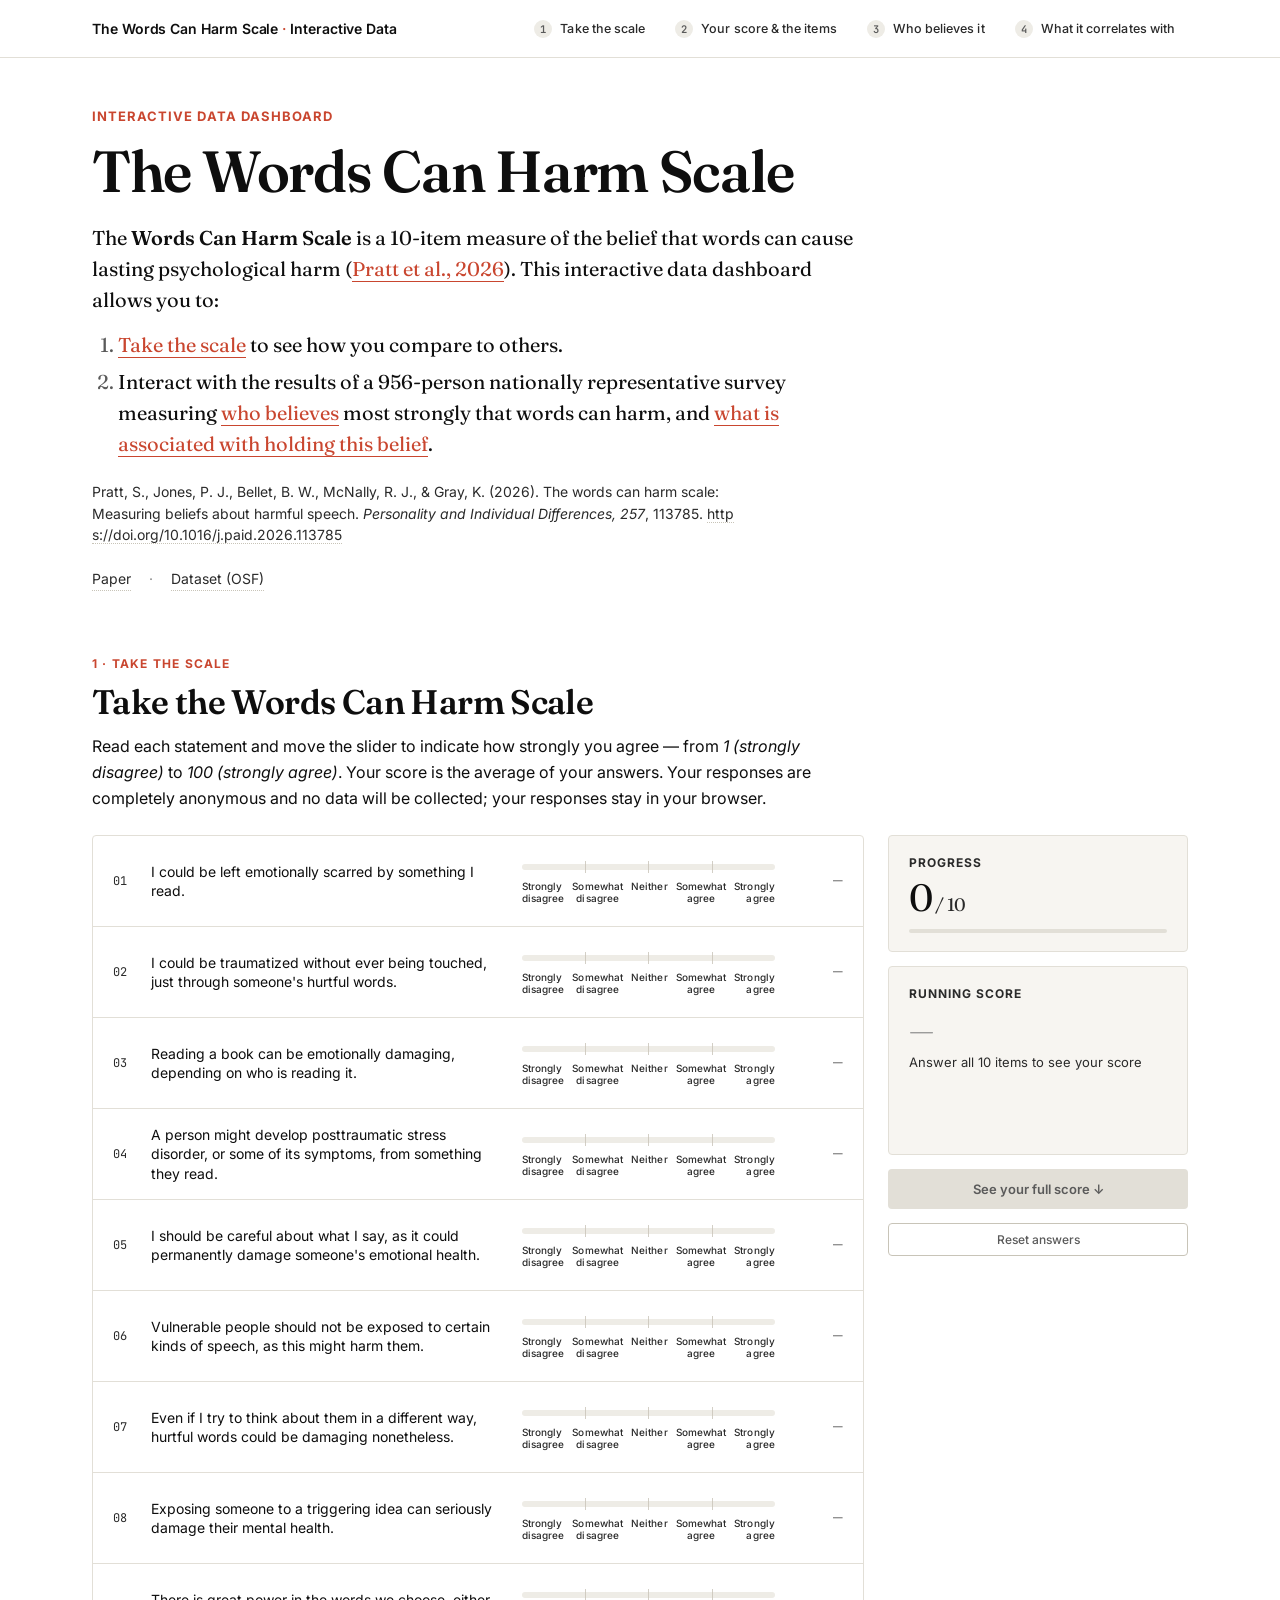
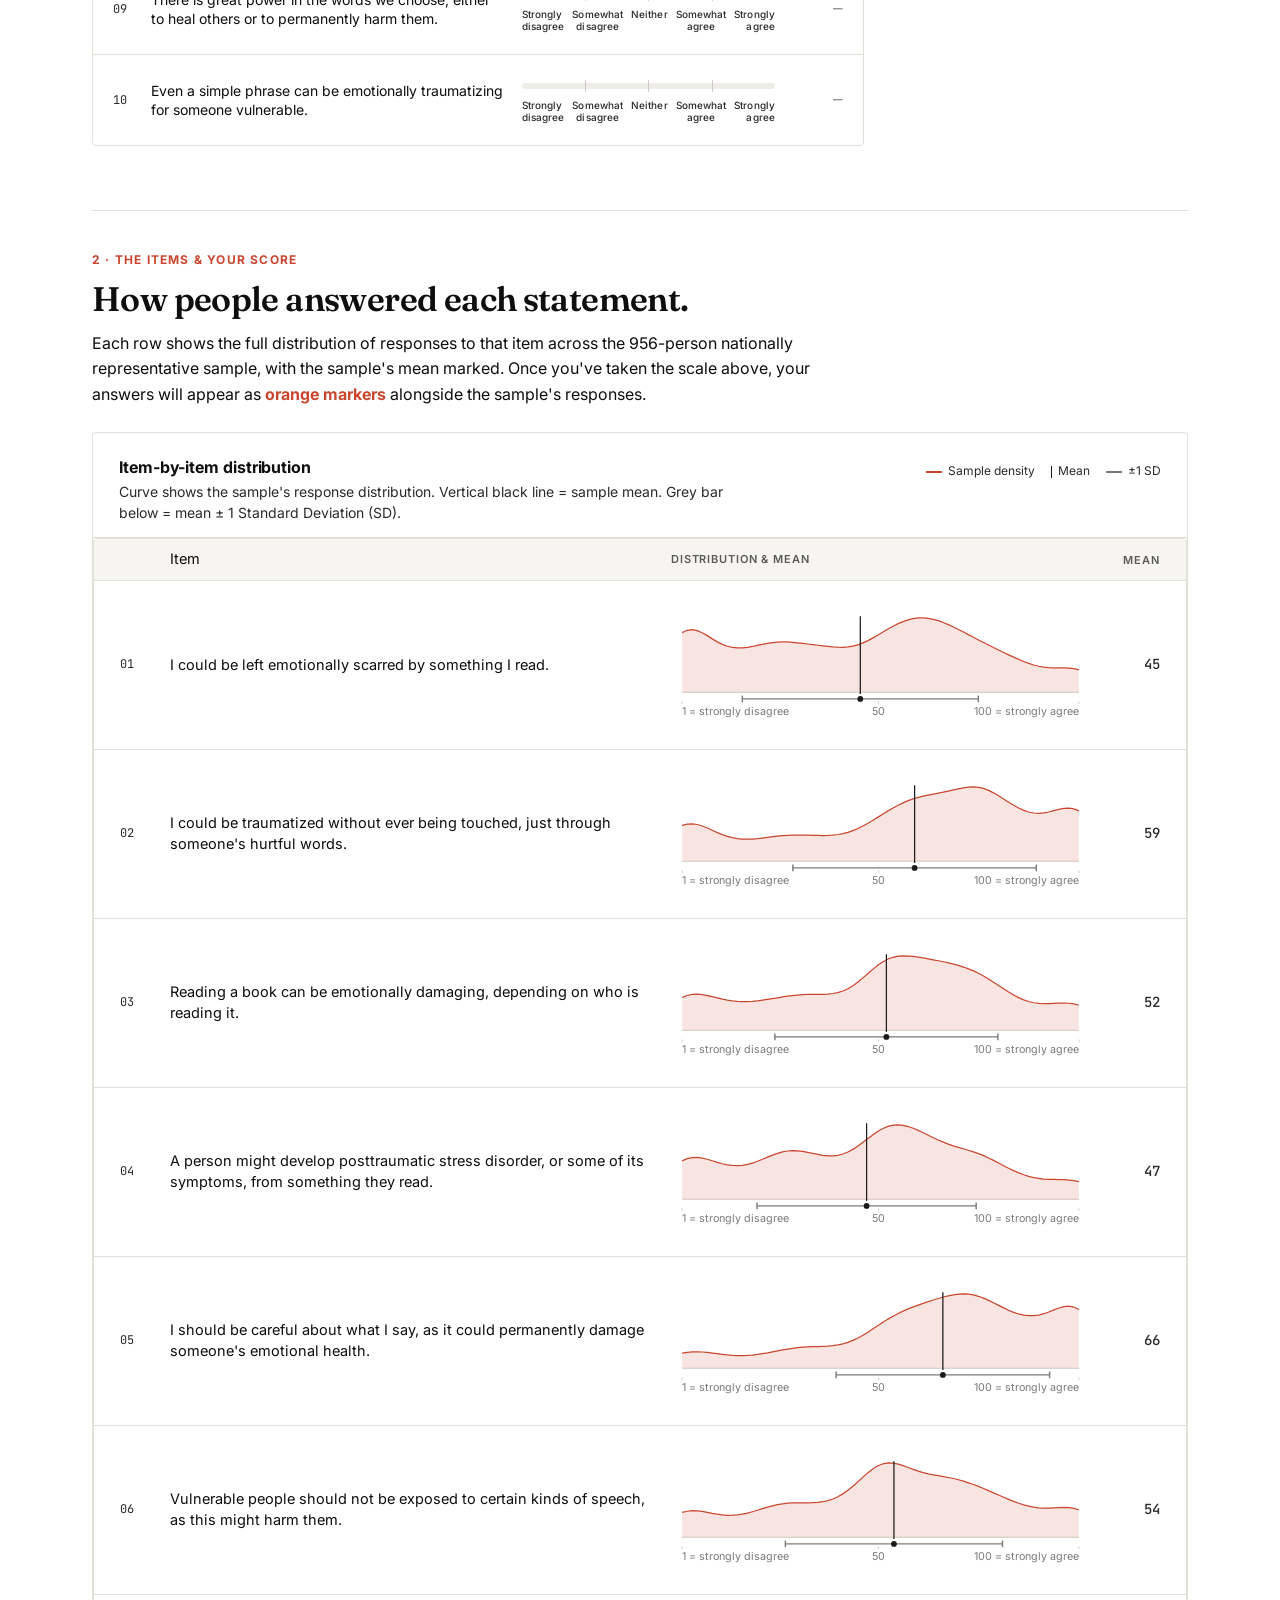
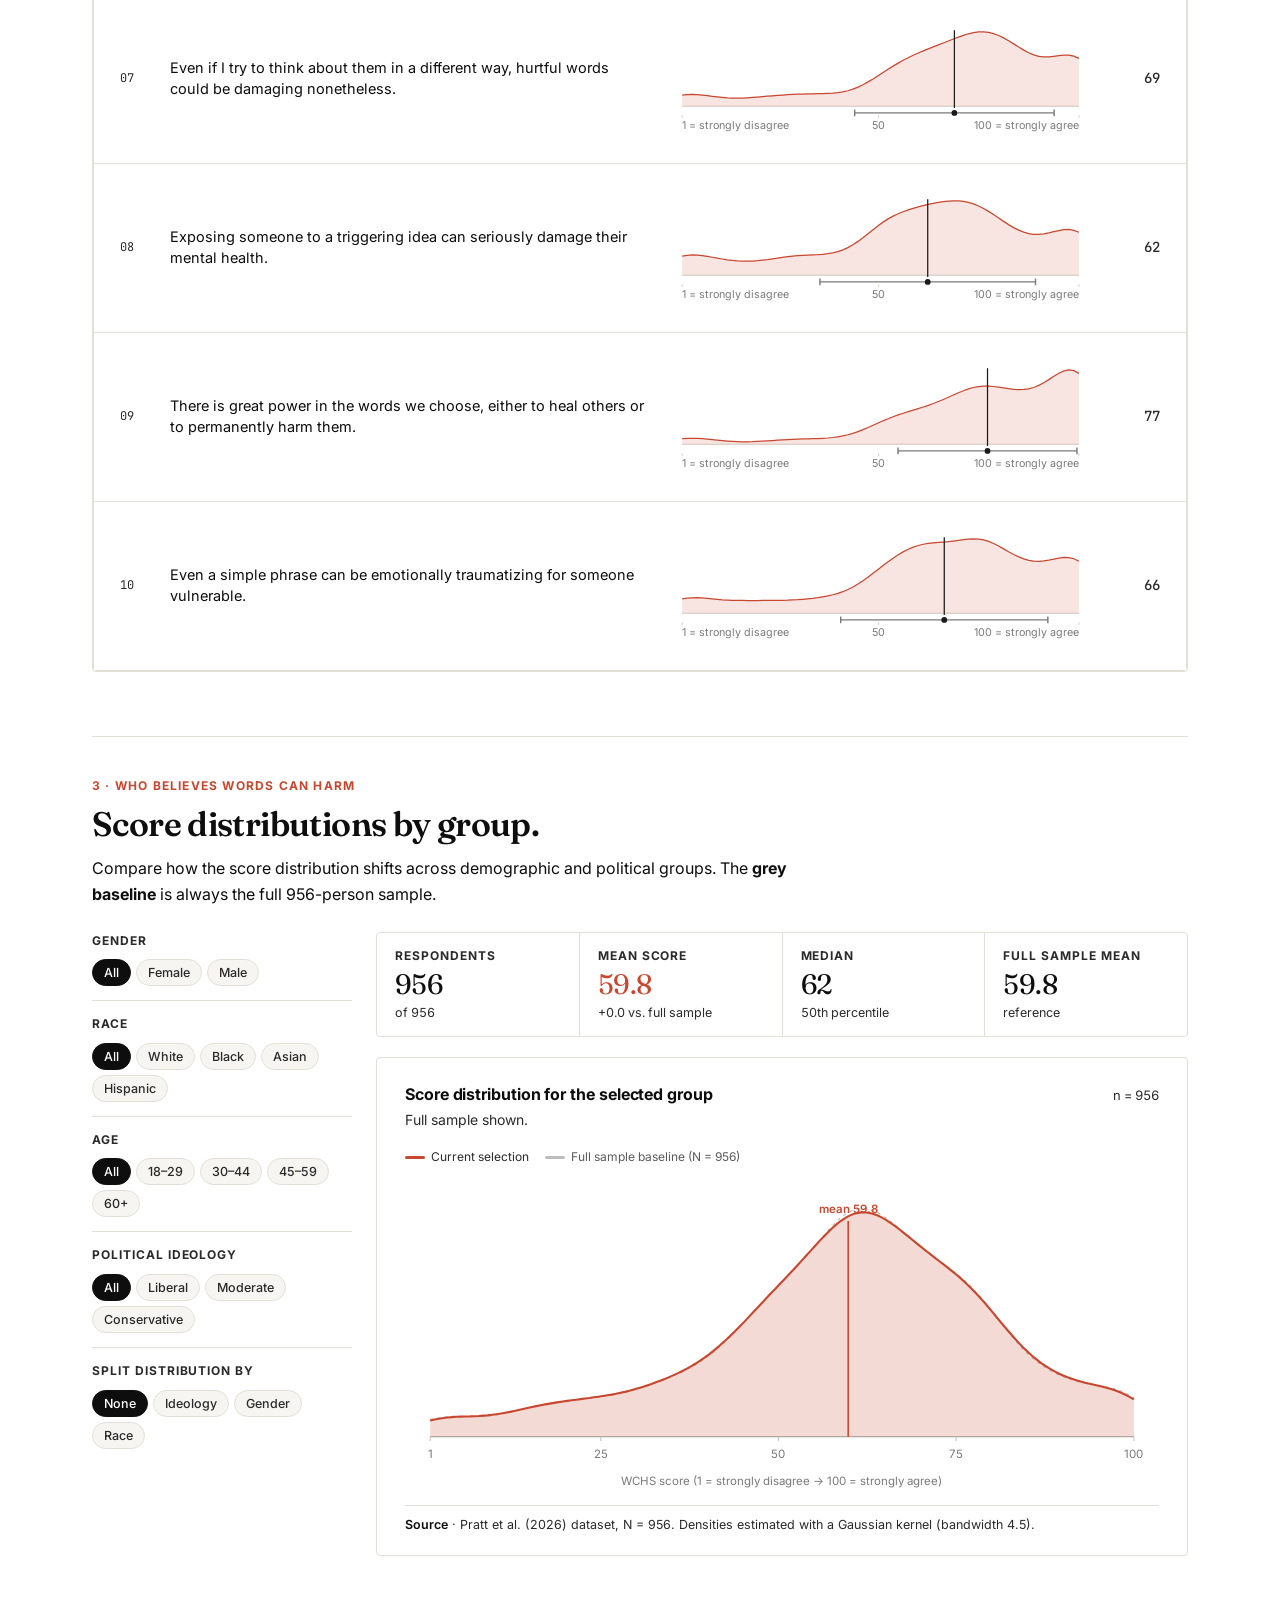
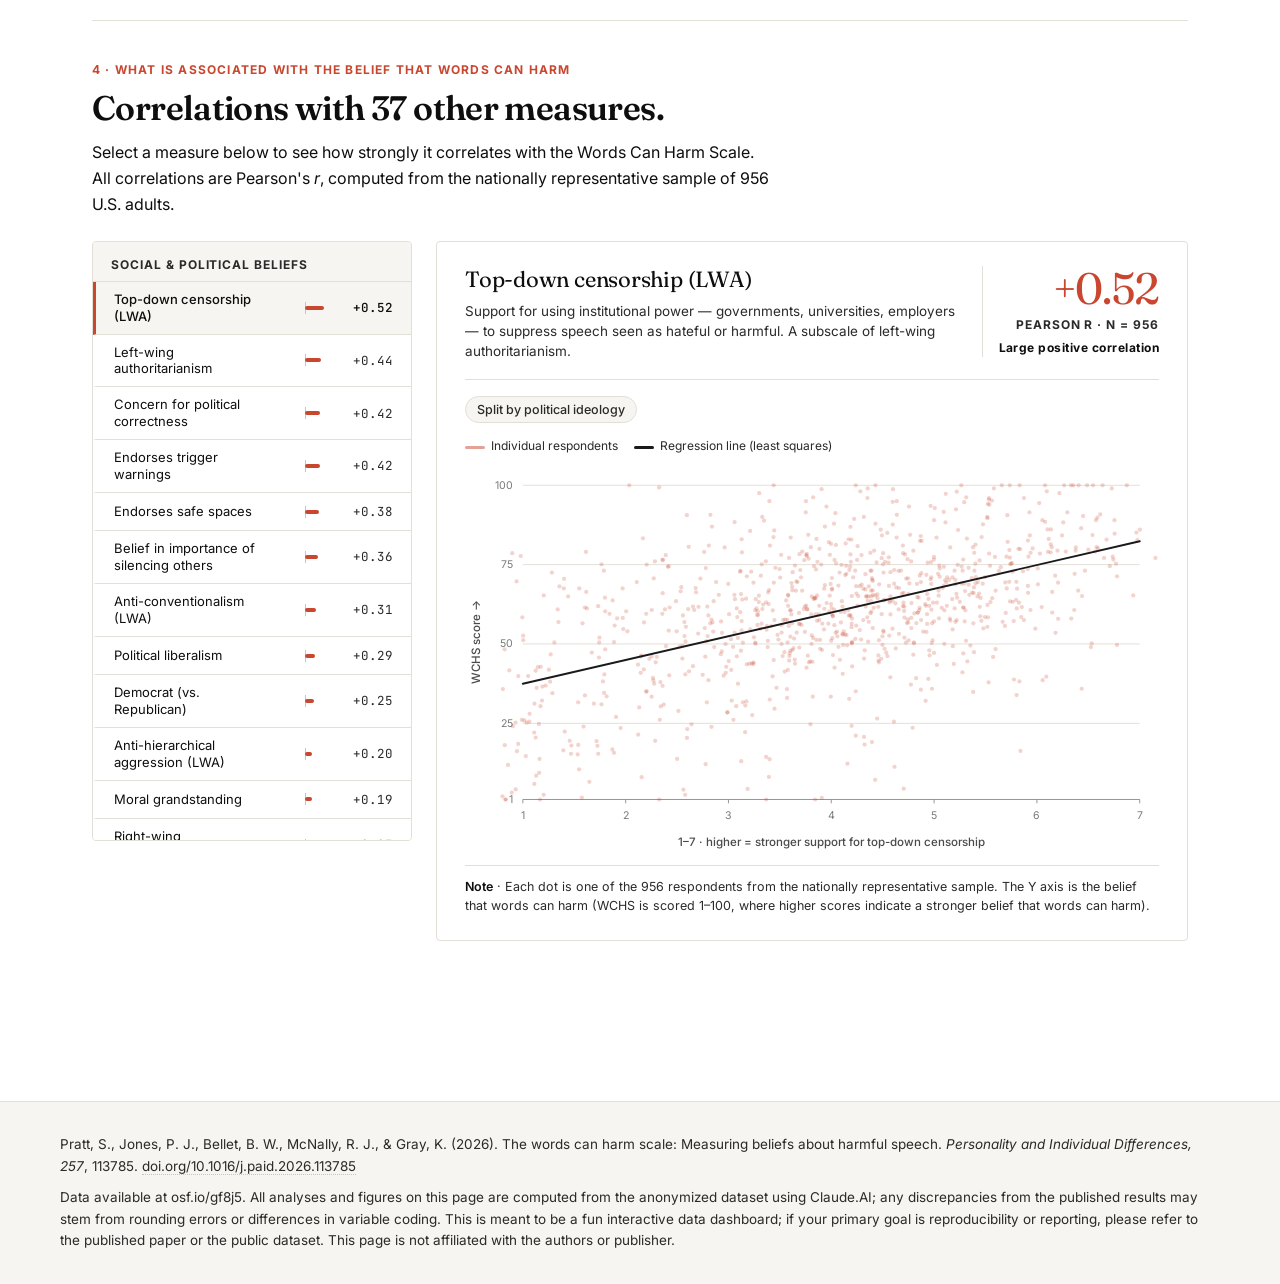
==== commit e200eefc: "Add files via upload" ====
--- a/index.html
+++ b/index.html
@@ -4,14 +4,50 @@
   <meta charset="utf-8">
   <meta name="viewport" content="width=device-width, initial-scale=1">
   <title>The Words Can Harm Scale — an interactive data visualization</title>
+  <meta name="description" content="Interactive data dashboard for the Words Can Harm Scale (Pratt et al., 2026): take the 10-item scale, see who believes it most, and explore 37 correlates from a 956-person nationally representative U.S. sample.">
+  <!-- Open Graph / Facebook -->
+  <meta property="og:type" content="website">
+  <meta property="og:title" content="Words Can Harm Scale: Interactive Data Dashboard">
+  <meta property="og:description" content="Take the 10-item scale, see who believes it most, and explore 37 correlates from a 956-person nationally representative U.S. sample.">
+  <meta property="og:image" content="og-index.png">
+  <meta property="og:image:width" content="1200">
+  <meta property="og:image:height" content="630">
+  <meta property="og:image:alt" content="The Words Can Harm Scale — interactive data dashboard">
+  <!-- Twitter -->
+  <meta name="twitter:card" content="summary_large_image">
+  <meta name="twitter:title" content="Words Can Harm Scale: Interactive Data Dashboard">
+  <meta name="twitter:description" content="Take the 10-item scale, see who believes it most, and explore 37 correlates from a 956-person nationally representative U.S. sample.">
+  <meta name="twitter:image" content="og-index.png">
   <link rel="preconnect" href="https://fonts.googleapis.com">
   <link rel="preconnect" href="https://fonts.gstatic.com" crossorigin>
   <link href="https://fonts.googleapis.com/css2?family=Fraunces:opsz,wght@9..144,300..500&family=Inter:wght@400;500;600;700&family=JetBrains+Mono:wght@400;500&display=swap" rel="stylesheet">
-  <link rel="stylesheet" href="styles.css?v=24">
-  <link rel="stylesheet" href="scale.css?v=24">
-  <link rel="stylesheet" href="sections.css?v=25">
+  <link rel="stylesheet" href="styles.css?v=26">
+  <link rel="stylesheet" href="scale.css?v=26">
+  <link rel="stylesheet" href="sections.css?v=29">
 </head>
 <body>
+
+<!-- Mobile-only notice (CSS hides on >700px). Dismissible. -->
+<div class="mobile-notice" id="mobile-notice" hidden>
+  <div class="mobile-notice-inner">
+    <span class="mn-icon" aria-hidden="true">💻</span>
+    <span class="mn-text">This dashboard is best viewed on a desktop or tablet — some charts are dense and may feel cramped on a phone.</span>
+    <button class="mn-close" id="mn-close" aria-label="Dismiss notice">×</button>
+  </div>
+</div>
+<script>
+  (function(){
+    var key = 'wch.mobile-notice.dismissed.v1';
+    var el = document.getElementById('mobile-notice');
+    if (!el) return;
+    if (sessionStorage.getItem(key) === '1') return;
+    el.hidden = false;
+    document.getElementById('mn-close').addEventListener('click', function(){
+      el.hidden = true;
+      try { sessionStorage.setItem(key, '1'); } catch(e) {}
+    });
+  })();
+</script>
 
 <!-- ———————————————————————————————————————————————————— top nav -->
 <header class="topbar">
@@ -69,7 +105,7 @@
     <div class="section-head">
       <div class="section-eyebrow">2 · The items &amp; your score</div>
       <h2 class="section-title">How people answered each statement.</h2>
-      <p class="section-lede">Each row shows the full distribution of responses to that item across the 956-person nationally representative sample, with the sample's mean marked. Once you've taken the scale above, your answers will appear as <strong>orange markers</strong> alongside the sample's responses.</p>
+      <p class="section-lede">Each row shows the full distribution of responses to that item across the 956-person nationally representative sample, with the sample's mean marked. Once you've taken the scale above, your answers will appear as <strong style="color: var(--accent)">orange markers</strong> alongside the sample's responses.</p>
     </div>
     <div id="items-root"></div>
   </section>
@@ -123,7 +159,7 @@
     (function load(i) {
       if (i >= scripts.length) return bootTopNav();
       const s = document.createElement('script');
-      s.src = scripts[i] + '?v=24';
+      s.src = scripts[i] + '?v=25';
       s.onload = () => load(i + 1);
       s.onerror = () => load(i + 1);
       document.body.appendChild(s);
--- a/styles.css
+++ b/styles.css
@@ -421,3 +421,86 @@
 
 /* —————————————————— SVG text defaults */
 svg text { font-family: var(--sans); }
+
+/* ————————————————————————————————————————————————————————————
+   MOBILE NOTICE (only shown ≤700px) — desktop is unaffected
+   ———————————————————————————————————————————————————————————— */
+.mobile-notice { display: none; }
+@media (max-width: 700px) {
+  .mobile-notice {
+    display: block;
+    background: #FFF6E5;
+    border-bottom: 1px solid #E9D8A8;
+    color: #5A4400;
+    font-size: 13px;
+    line-height: 1.4;
+  }
+  .mobile-notice[hidden] { display: none; }
+  .mobile-notice-inner {
+    max-width: 1160px;
+    margin: 0 auto;
+    padding: 10px 14px;
+    display: flex;
+    align-items: flex-start;
+    gap: 10px;
+  }
+  .mn-icon { flex-shrink: 0; line-height: 1.4; }
+  .mn-text { flex: 1; text-wrap: pretty; }
+  .mn-close {
+    flex-shrink: 0;
+    background: transparent;
+    border: none;
+    color: #7A5C00;
+    font-size: 22px;
+    line-height: 1;
+    padding: 0 4px;
+    cursor: pointer;
+    margin-top: -2px;
+  }
+  .mn-close:hover { color: #000; }
+}
+
+/* ————————————————————————————————————————————————————————————
+   MOBILE LAYOUT TIGHTENING (≤700px)
+   Goals: prevent horizontal scroll, reduce oversized type, give
+   sections breathing room without redesigning. Desktop is untouched.
+   ———————————————————————————————————————————————————————————— */
+@media (max-width: 700px) {
+  /* Prevent iOS auto text-zoom + accidental horizontal scroll */
+  html, body { -webkit-text-size-adjust: 100%; }
+  body { overflow-x: hidden; }
+
+  /* Topbar — let nav (already hidden ≤620 by existing rule) and brand wrap */
+  .topbar-inner {
+    padding: 10px 16px;
+    flex-wrap: wrap;
+    gap: 8px;
+  }
+  .topbar-brand {
+    font-size: 13px;
+    line-height: 1.3;
+  }
+
+  /* Page container — tighter side padding */
+  .page { padding: 24px 16px 48px; }
+
+  /* Header type — pull oversized title down a notch */
+  .page-header { margin-bottom: 36px; }
+  .page-title { font-size: clamp(30px, 8vw, 42px); }
+  .page-deck,
+  .page-deck-list { font-size: 16.5px; line-height: 1.55; }
+  .page-deck-list { padding-left: 22px; }
+  .page-cite { font-size: 12.5px; }
+  .byline { font-size: 12.5px; flex-wrap: wrap; }
+
+  /* Section headings */
+  .section-title { font-size: clamp(22px, 6vw, 28px); }
+  .section-lede { font-size: 15px; }
+
+  /* Charts: prevent overflow; let any wide tables/plots scroll their
+     parent rather than blow out the layout */
+  .chart-wrap, .chart-card { overflow-x: auto; }
+
+  /* Footer */
+  .site-footer-inner { padding: 24px 16px; font-size: 12.5px; }
+}
--- a/scale.css
+++ b/scale.css
@@ -247,3 +247,36 @@
   font-family: var(--mono);
   font-weight: 500;
 }
+
+/* ————————————————————————————————————————————————————————————
+   MOBILE (≤700px) — stack item rows; abbreviate anchors so the
+   slider fits without horizontal overflow. Desktop unchanged.
+   ———————————————————————————————————————————————————————————— */
+@media (max-width: 700px) {
+  .scale-item-compact {
+    grid-template-columns: 28px 1fr 44px;
+    grid-template-areas:
+      "num text  value"
+      "num slider slider";
+    gap: 6px 10px;
+    padding: 12px 14px;
+  }
+  .scale-item-compact .num    { grid-area: num; align-self: start; padding-top: 2px; }
+  .scale-item-compact .text   { grid-area: text; font-size: 13.5px; line-height: 1.35; }
+  .scale-item-compact .slider-col { grid-area: slider; padding: 10px 0 4px; }
+  .scale-item-compact .value  { grid-area: value; align-self: start; font-size: 14px; padding-top: 2px; }
+
+  /* Hide the two intermediate anchor labels; keep the three that fit */
+  .scale-item-compact .anchors {
+    font-size: 9.5px;
+    gap: 2px;
+  }
+  .scale-item-compact .anchors > span:nth-child(2),
+  .scale-item-compact .anchors > span:nth-child(4) {
+    display: none;
+  }
+  /* Shrink the panel-card type a notch */
+  .panel-card { padding: 14px 16px; }
+  .progress-card .prog-count,
+  .running-score-card .rs-value { font-size: 30px; }
+}
--- a/sections.css
+++ b/sections.css
@@ -78,6 +78,36 @@
   line-height: 1.55;
   margin-top: 12px;
   max-width: 44ch;
+}
+
+/* Share-this-dashboard pill — restrained, editorial. */
+.score-hero .score-share {
+  display: inline-flex;
+  align-items: center;
+  gap: 8px;
+  margin-top: 18px;
+  padding: 9px 16px;
+  font-family: var(--sans);
+  font-size: 13px;
+  font-weight: 600;
+  letter-spacing: 0.02em;
+  color: var(--accent);
+  background: var(--bg);
+  border: 1px solid var(--accent);
+  border-radius: 999px;
+  cursor: pointer;
+  white-space: nowrap;
+  transition: background 120ms ease, color 120ms ease, transform 80ms ease;
+}
+.score-hero .score-share:hover {
+  background: var(--accent);
+  color: #fff;
+}
+.score-hero .score-share:active { transform: translateY(1px); }
+.score-hero .score-share .ss-icon { font-size: 14px; line-height: 1; }
+.score-hero .score-share.is-flashed {
+  background: var(--accent);
+  color: #fff;
 }
 
 .item-breakdown {
@@ -142,7 +172,8 @@
   background: var(--line);
   border: 1px solid var(--line);
   border-radius: 4px;
-  overflow: hidden;
+  /* overflow:hidden would clip a position:sticky header — let the
+     parent .chart-card do the corner clipping instead. */
 }
 .item-bar-row {
   display: grid;
@@ -165,6 +196,13 @@
   background: var(--bg-1);
   padding-top: 10px;
   padding-bottom: 10px;
+  position: sticky;
+  /* Topbar is ~58px tall; sit just below it. */
+  top: 58px;
+  z-index: 5;
+  /* Keep an opaque fill so rows scroll behind it cleanly */
+  background-color: var(--bg-1);
+  box-shadow: 0 1px 0 var(--line);
 }
 .item-bar-row.item-bar-header:hover { background: var(--bg-1); }
 .item-bar-row.item-bar-header .stats { display: block; }
@@ -498,3 +536,51 @@
 }
 .method-card ul li:last-child { border-bottom: none; }
 .method-card ul li b { color: var(--ink); font-weight: 500; font-family: var(--mono); font-variant-numeric: tabular-nums; }
+
+/* ————————————————————————————————————————————————————————————
+   MOBILE TIGHTENING (≤700px) — desktop unaffected.
+   These rules are scoped strictly to the ≤700px breakpoint and only
+   loosen rigid widths that cause horizontal overflow on phones.
+   ———————————————————————————————————————————————————————————— */
+@media (max-width: 700px) {
+  /* SCORE HERO — pull the giant numeral down so it fits a phone */
+  .score-hero { padding: 18px 20px; }
+  .score-hero .score { font-size: clamp(56px, 16vw, 72px); }
+  .score-hero .score .unit { font-size: 18px; }
+
+  /* ITEMS — relax the 4-col grid so the bars + labels fit;
+     collapse the right "you" column under the row when needed.
+     The header reads "ITEM | DISTRIBUTION (1–100) | YOU"; on mobile
+     we switch to a stacked layout: title row, then bar row. */
+  .item-bar-row {
+    grid-template-columns: 28px 1fr 48px;
+    grid-template-areas:
+      "n  t   you"
+      ". bar bar"
+      ". stats stats";
+    row-gap: 6px;
+    padding: 14px 14px 16px;
+  }
+  .item-bar-row .n   { grid-area: n; }
+  .item-bar-row .t   { grid-area: t; font-size: 13.5px; }
+  .item-bar-row .bar-cell { grid-area: bar; height: 96px; }
+  .item-bar-row .stats { grid-area: stats; padding-right: 0; }
+  .item-bar-row .you { grid-area: you; padding-left: 0; }
+  /* The header row uses the same template, but its "stats" cell is
+     just an axis label — fine to leave under the bar. */
+  .item-bar-row.item-bar-header { padding-top: 8px; padding-bottom: 8px; }
+
+  /* DEMOGRAPHICS — tighter stats grid (already collapses to 2-col
+     at this breakpoint via existing rule); shrink ds-value */
+  .demo-stat { padding: 12px 14px; }
+  .demo-stat .ds-value { font-size: 24px; }
+
+  /* CORRELATES — collapse stage card big number, tighten paddings */
+  .corr-stage-card { padding: 18px 16px; }
+  .cs-head .csr .r-num { font-size: 36px; }
+  .corr-row { grid-template-columns: 1fr 56px 38px; padding: 9px 14px; }
+  .corr-row .lbl { font-size: 12.5px; }
+
+  /* METHODS — already collapses ≤760; just tighten card padding */
+  .method-card { padding: 16px 18px; }
+}
